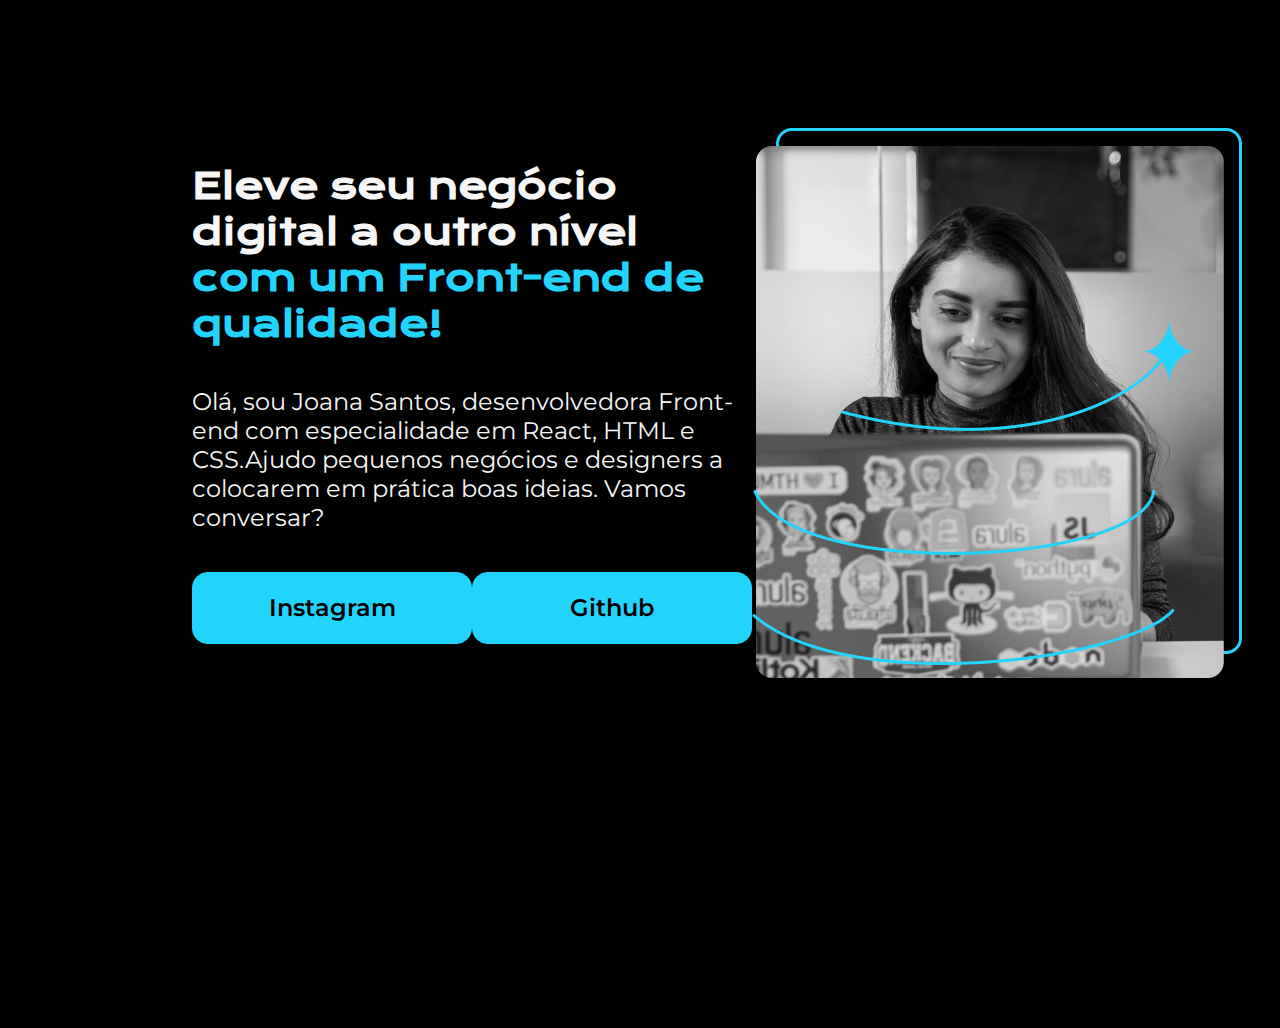
==== index.html @ 4dfb5698 "Minha primeira página web" ====
<!DOCTYPE html>
<html lang="pt-br">
<head>
    <meta charset="UTF-8">
    <meta http-equiv="X -UA-Compatible" content="IE -edge">
    <meta name="viewport" content="width=device-width, initial-scale=1.0">
    
    <title>Projeto inicial</title>

    <link rel="stylesheet" href="style.css">
    <!-- linkando a relação de stylecheet (folha de estilo) com referência (href) ao arquivo CSS-->
     <!-- ou seja, interligando o arquivo HTML e o CSS-->
</head>
<body>
        <header></header> 
        <main class="apresentacao">
    
        <section class="apresentacao__conteudo">
            <h1 class="apresentacao__conteudo__titulo">Eleve seu negócio digital a outro nível
                <strong class="titulo-destaque">com um Front-end de qualidade!</strong></h1>
                <!--destaca o texto de forma mais forte-- <span> -->
                
                <p class="apresentacao__conteudo__texto">Olá, sou Joana Santos, desenvolvedora Front-end com especialidade em React, 
                HTML e CSS.Ajudo pequenos negócios e designers a colocarem em prática boas ideias. 
                Vamos conversar?</p>
         <div class="apresentacao__links">
            <a class="apresentacao__links__botoes" href="https://www.instagram.com/">Instagram</a>
            <a class="apresentacao__links__botoes" href="https://www.github.com/">Github</a>
        <!--tag âncora (hiperlink para ser direcionado a outro lugar - href)-->
       </div>
       <!-- divisão de argumentos - algo visual-->

    </section>
       
    <img src="Imagem Projeto.png" alt="Aluna Alura mexendo no computador">
    </main>
            <footer></footer>
   
</body>
</html>
---- style.css ----
@import url('https://fonts.googleapis.com/css2?family=Krona+One&family=Montserrat:ital,wght@0,100..900;1,100..900&display=swap" rel="stylesheet"');

   * {
    margin: 0;
    padding: 0;
} 

/* alterações do box model (padrão da página) , resetar o css */

body {
    
    height: 100vh;
    /* altura da tela = viewport*/
    box-sizing: border-box;
    /*garante o posicionamento dos elementos das tag filho dentro das teg pai  -
    propriedade box sizing*/
    background-color:black;
    /* cor de fundo */
    color: #F6F6F6;
    /*cor do texto com hexargb hexadecimal*/
}

.titulo-destaque {
/*classe do html no css*/

    color:#22D4FD; 
}
.apresentacao {
    margin: 10% 15%;
    display: flex;
    align-items: center;
    justify-content:space-between;

}

.apresentacao__conteudo {
    width:615px;
    display:flex;
    flex-direction: column;
    gap: 40px;
}
    

.apresentacao__conteudo__titulo {
    font-size:36px; 
    font-family: 'Krona one',sans-serif;

}
   
.apresentacao__conteudo__texto {
    font-size:24px; 
    font-family: 'Montserrat', sans-serif;
}
.apresentacao__links{
    display: flex;
    justify-content:space-between;
}
.apresentacao__links__botoes {
    background-color: #22D4FD;
    width: 280px;
    text-align: center;
    border-radius: 16px;
    font-size: 24px;
    font-weight: 600;
    padding: 21.5px 0;
    text-decoration: none;
    color: #000000;
    font-family: 'Montserrat', sans-serif; }
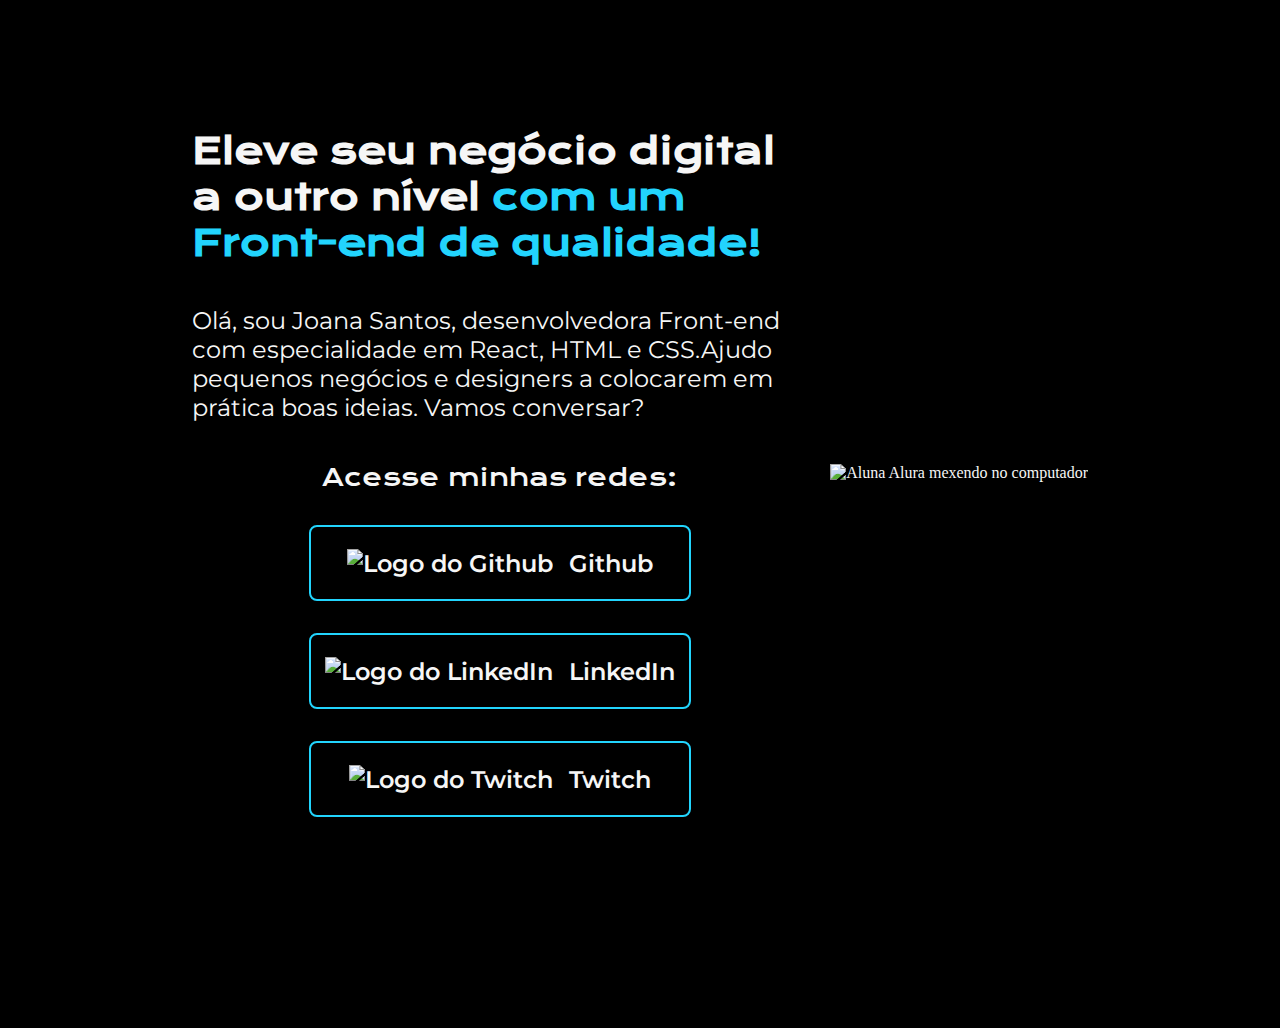
==== commit 5e6585b2: "alterações da tag âncora e estilização" ====
--- a/index.html
+++ b/index.html
@@ -23,16 +23,30 @@
                 <p class="apresentacao__conteudo__texto">Olá, sou Joana Santos, desenvolvedora Front-end com especialidade em React, 
                 HTML e CSS.Ajudo pequenos negócios e designers a colocarem em prática boas ideias. 
                 Vamos conversar?</p>
-         <div class="apresentacao__links">
-            <a class="apresentacao__links__botoes" href="https://www.instagram.com/">Instagram</a>
-            <a class="apresentacao__links__botoes" href="https://www.github.com/">Github</a>
-        <!--tag âncora (hiperlink para ser direcionado a outro lugar - href)-->
-       </div>
+                <div class="apresentacao__links">
+                    <h2 class="apresentacao__links__subtitulo">Acesse minhas redes:</h2>
+                    
+                    <a class="apresentacao__links__botoes" href="https://www.github.com/">
+                        <img src="./assets/Logo Github.png" alt="Logo do Github">
+                        Github
+                    </a>
+                
+                    <a class="apresentacao__links__botoes" href="https://www.linkedin.com">
+                        <img src="./assets/Logo linkedin.png" alt="Logo do LinkedIn">
+                        LinkedIn
+                    </a>
+                
+                    <a class="apresentacao__links__botoes" href="#">
+                        <img src="./assets/Logo Twitch.png" alt="Logo do Twitch">
+                        Twitch
+                    </a>
+                </div>
+                
+            <!--tag âncora (hiperlink para ser direcionado a outro lugar - href)-->
+        </div>
        <!-- divisão de argumentos - algo visual-->
-
     </section>
-       
-    <img src="Imagem Projeto.png" alt="Aluna Alura mexendo no computador">
+        <img src="./assets/Imagem Projeto.png" alt="Aluna Alura mexendo no computador">
     </main>
             <footer></footer>
    
--- a/style.css
+++ b/style.css
@@ -53,19 +53,37 @@
 }
 .apresentacao__links{
     display: flex;
+    flex-direction: column;
     justify-content:space-between;
+    align-items: center;
+    gap: 32px;
+}
+
+.apresentacao__links__subtitulo {
+     font-family: 'Krona One', sans-serif;
+     font-weight: 400;
+     font-size: 24px;
 }
 .apresentacao__links__botoes {
-    background-color: #22D4FD;
-    width: 280px;
+    display: flex;
+    justify-content: center;
+    gap: 16px;
+    border: 2px solid #22D4FD;
+    width: 378px;
     text-align: center;
-    border-radius: 16px;
+    border-radius: 8px;
     font-size: 24px;
     font-weight: 600;
     padding: 21.5px 0;
     text-decoration: none;
-    color: #000000;
-    font-family: 'Montserrat', sans-serif; }
+    color: #f6f6f6;
+    font-family: 'Montserrat', sans-serif;
+}
+.apresentacao__links__botoes:hover {
+background-color: #272727;
+
+
+}
 
 
 
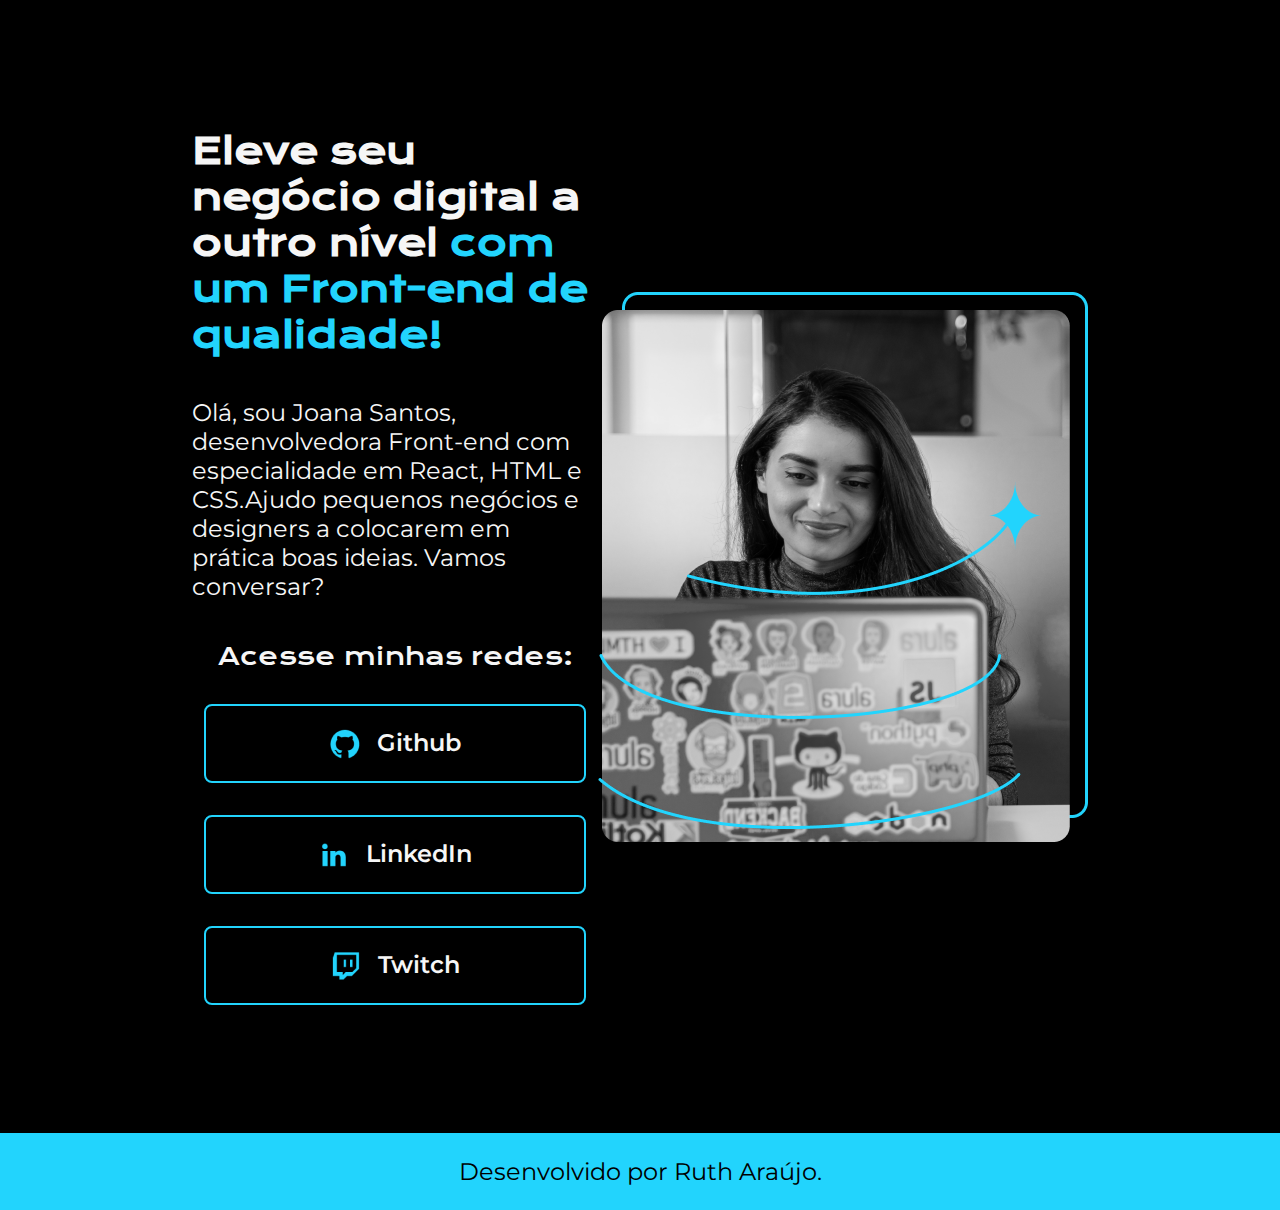
==== commit be48202d: "Inclusão do rodapé e estilização" ====
--- a/index.html
+++ b/index.html
@@ -48,7 +48,9 @@
     </section>
         <img src="./assets/Imagem Projeto.png" alt="Aluna Alura mexendo no computador">
     </main>
-            <footer></footer>
+            <footer class="rodape">
+                <p>Desenvolvido por Ruth Araújo.</p>
+            </footer>
    
 </body>
 </html>--- a/style.css
+++ b/style.css
@@ -9,7 +9,7 @@
 
 body {
     
-    height: 100vh;
+    /* height: 100vh; */
     /* altura da tela = viewport*/
     box-sizing: border-box;
     /*garante o posicionamento dos elementos das tag filho dentro das teg pai  -
@@ -84,6 +84,15 @@
 
 
 }
+.rodape{
+    padding: 24px;
+    color: #000000;
+    background-color: #22D4FD;
+    text-align: center;
+    font-family: 'Montserrat', sans-serif;
+    font-size: 24px;
+    font-weight: 400;
+}
 
 
 
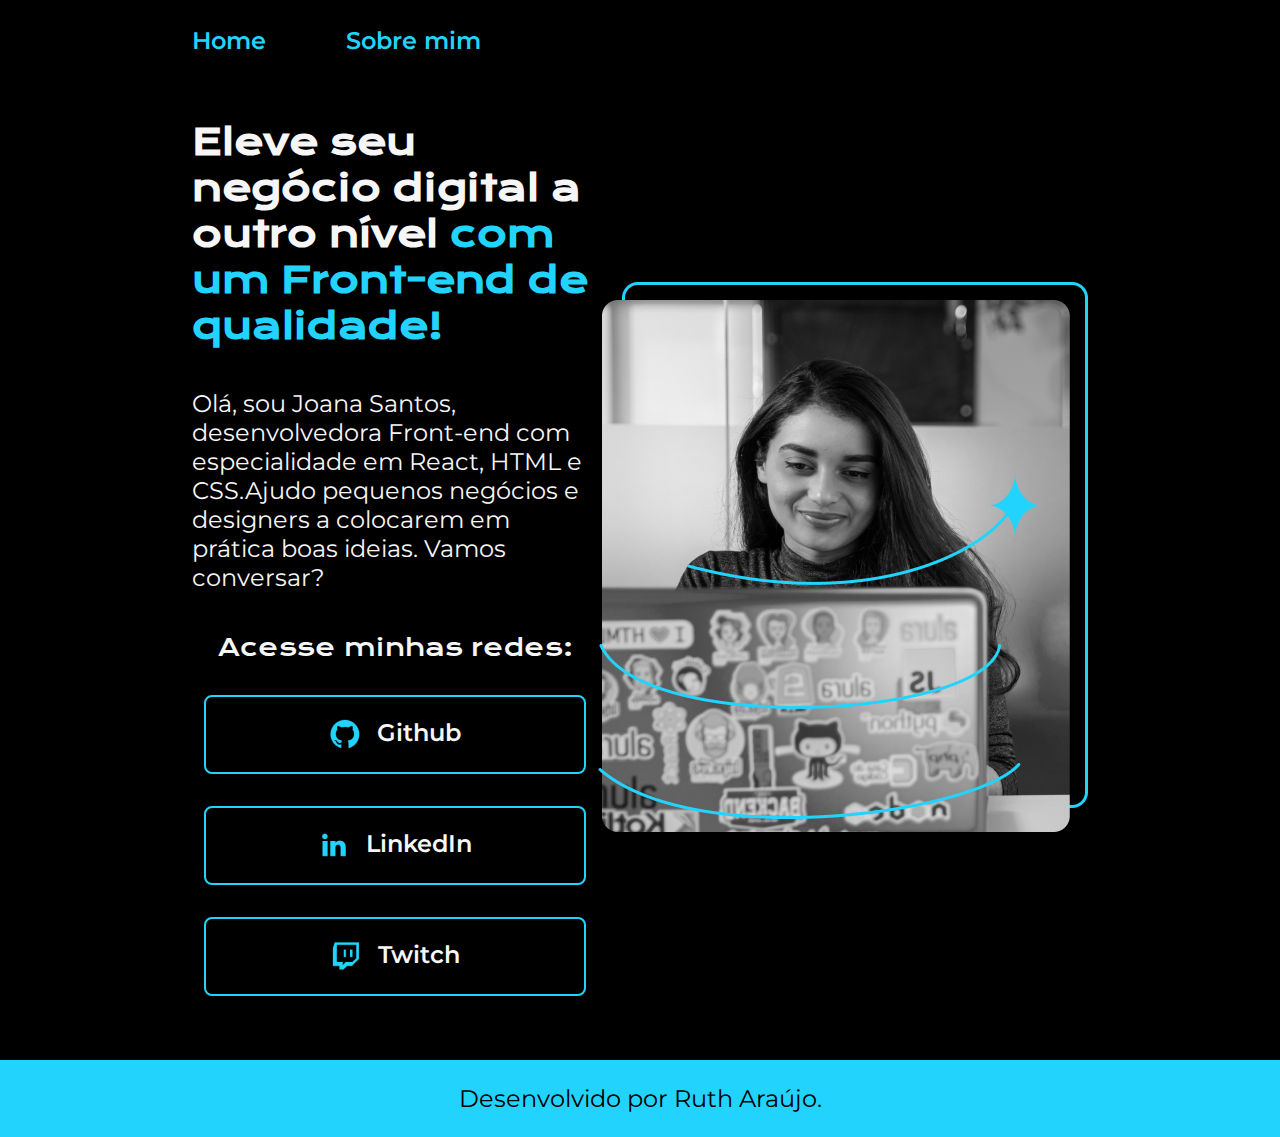
==== commit 748f1206: "criação do cabeçalho e estilização" ====
--- a/index.html
+++ b/index.html
@@ -12,7 +12,13 @@
      <!-- ou seja, interligando o arquivo HTML e o CSS-->
 </head>
 <body>
-        <header></header> 
+        <header class="cabeçalho">
+            <nav class="cabeçalho__menu">
+              <a class="cabeçalho_menu_link">Home</a>
+              <a class="cabeçalho_menu_link">Sobre mim</a>
+            </nav>
+            <!-- links para você navegar na página -->
+        </header> 
         <main class="apresentacao">
     
         <section class="apresentacao__conteudo">
--- a/style.css
+++ b/style.css
@@ -9,7 +9,7 @@
 
 body {
     
-    /* height: 100vh; */
+    height: 100vh;
     /* altura da tela = viewport*/
     box-sizing: border-box;
     /*garante o posicionamento dos elementos das tag filho dentro das teg pai  -
@@ -19,14 +19,25 @@
     color: #F6F6F6;
     /*cor do texto com hexargb hexadecimal*/
 }
+.cabeçalho  {
+padding: 2% 0%  0% 15%;
+}
 
-.titulo-destaque {
-/*classe do html no css*/
+.cabeçalho__menu{
+    display: flex;
+    gap: 80px;
+}
 
-    color:#22D4FD; 
+.cabeçalho_menu_link {
+font-family: 'Montserrat' , sans-serif;
+font-size: 24px;
+font-weight: 600;
+color: #22D4FD;
+
 }
+
 .apresentacao {
-    margin: 10% 15%;
+    padding: 5% 15%;
     display: flex;
     align-items: center;
     justify-content:space-between;
@@ -44,8 +55,13 @@
 .apresentacao__conteudo__titulo {
     font-size:36px; 
     font-family: 'Krona one',sans-serif;
+}
 
-}
+.titulo-destaque {
+    /*classe do html no css*/
+    
+        color:#22D4FD; 
+    }
    
 .apresentacao__conteudo__texto {
     font-size:24px; 
@@ -82,7 +98,6 @@
 .apresentacao__links__botoes:hover {
 background-color: #272727;
 
-
 }
 .rodape{
     padding: 24px;
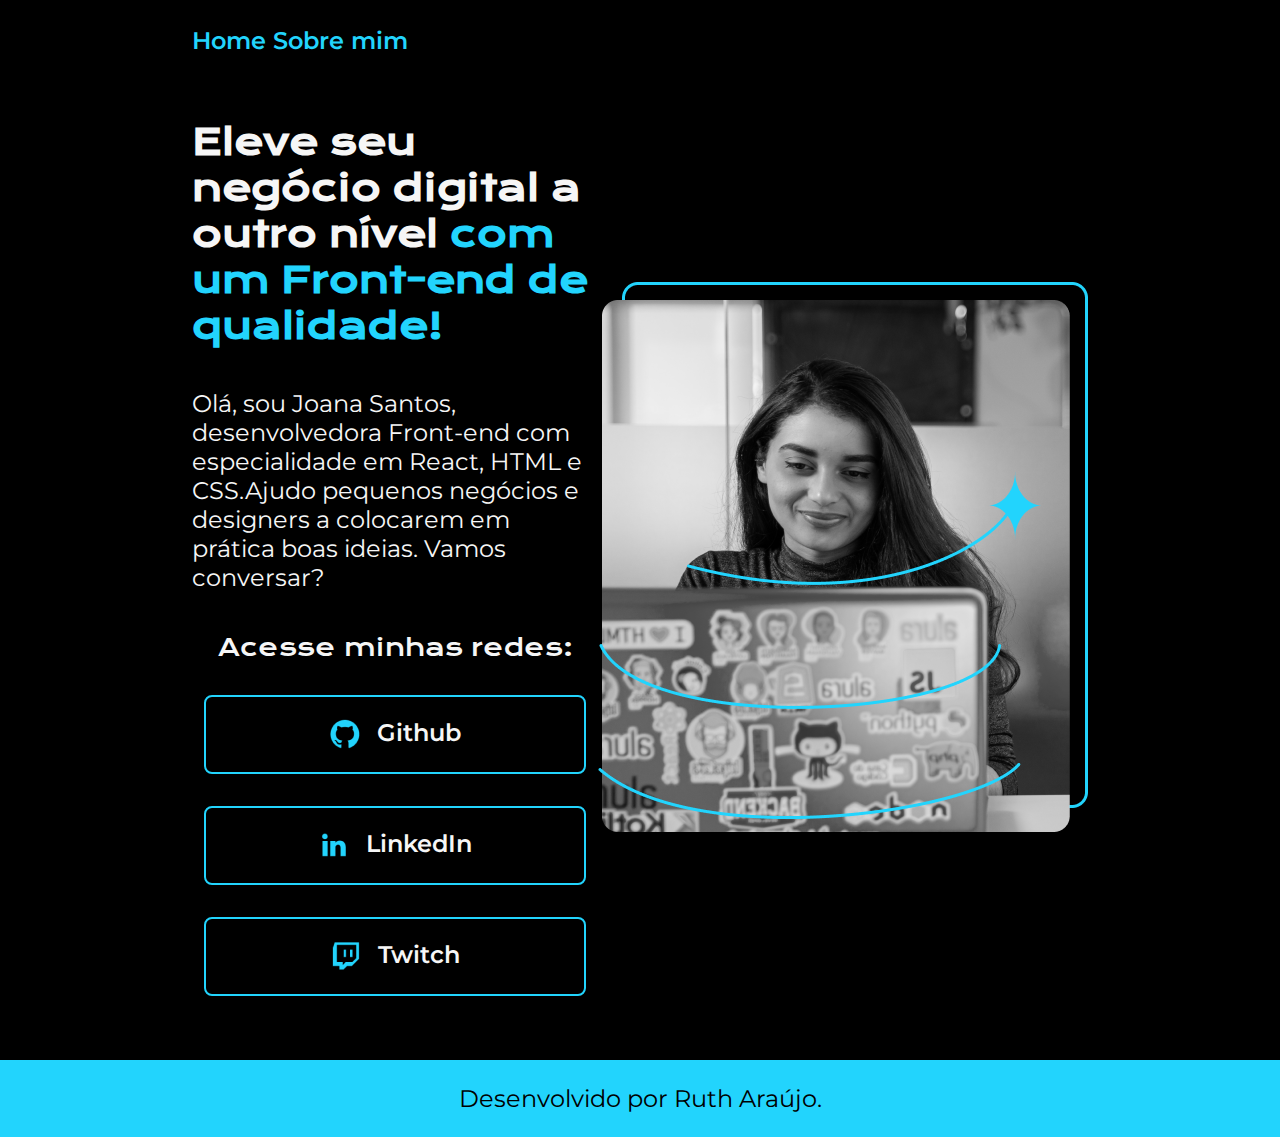
==== commit 5190c0c2: "criação da página sobre mim (About)" ====
--- a/index.html
+++ b/index.html
@@ -7,15 +7,15 @@
     
     <title>Projeto inicial</title>
 
-    <link rel="stylesheet" href="style.css">
+    <link rel="stylesheet" href="./styles/style.css">
     <!-- linkando a relação de stylecheet (folha de estilo) com referência (href) ao arquivo CSS-->
      <!-- ou seja, interligando o arquivo HTML e o CSS-->
 </head>
 <body>
         <header class="cabeçalho">
             <nav class="cabeçalho__menu">
-              <a class="cabeçalho_menu_link">Home</a>
-              <a class="cabeçalho_menu_link">Sobre mim</a>
+              <a class="cabeçalho_menu_link" href="index.html">Home</a>
+              <a class="cabeçalho_menu_link" href="about.html">Sobre mim</a>
             </nav>
             <!-- links para você navegar na página -->
         </header> 
--- a/styles/style.css
+++ b/styles/style.css
@@ -0,0 +1,119 @@
+@import url('https://fonts.googleapis.com/css2?family=Krona+One&family=Montserrat:ital,wght@0,100..900;1,100..900&display=swap" rel="stylesheet"');
+
+:root {
+    --cor-primaria: #000000;
+    --cor-secundaria: #F6F6F6;
+    --cor-terciaria: #22D4FD;
+    --cor-hover: #272727;
+    --fonte-primaria: 'Krona One', sans-serif;
+    --fonte-secundaria: 'Montserrat', sans-serif; }
+    /* adicionando elemento raiz do HTML com root e definindo as cores em variáveis CSS */
+
+    * {
+    margin: 0;
+    padding: 0;
+} 
+/* alterações do box model (padrão da página) , resetar o css */
+
+body {
+box-sizing: border-box;
+background-color: var(--cor-primaria);
+color: var(--cor-secundaria);
+}
+
+.cabeçalho  {
+padding: 2% 0%  0% 15%;
+}
+
+.cabeçalho__menu{
+    font-family: var(--fonte-secundaria);
+    font-size: 24px;
+    font-weight: 600;
+    color: var(--cor-terciaria);
+    text-decoration: none;
+}
+
+.cabeçalho_menu_link {
+font-family: 'Montserrat', sans-serif;
+font-size: 24px;
+font-weight: 600;
+color: #22D4FD;
+text-decoration: none;
+
+}
+
+.apresentacao {
+    padding: 5% 15%;
+    display: flex;
+    align-items: center;
+    justify-content:space-between;
+
+}
+
+.apresentacao__conteudo {
+    width:615px;
+    display:flex;
+    flex-direction: column;
+    gap: 40px;
+}
+    
+
+.apresentacao__conteudo__titulo {
+    font-size: 36px;
+    font-family: var(--fonte-primaria);
+}
+
+.titulo-destaque {
+    /*classe do html no css*/
+    color:var(--cor-terciaria); 
+    }
+   
+.apresentacao__conteudo__texto {
+    font-size: 24px;
+    font-family: var(--fonte-secundaria);
+}
+.apresentacao__links{
+    display: flex;
+    flex-direction: column;
+    justify-content:space-between;
+    align-items: center;
+    gap: 32px;
+}
+
+.apresentacao__links__subtitulo {
+    font-family: var(--fonte-primaria);
+    font-weight: 400;
+    font-size: 24px;
+}
+.apresentacao__links__botoes {
+    display: flex;
+    justify-content: center;
+    gap: 16px;
+    border: 2px solid var(--cor-terciaria);
+    width: 378px;
+    text-align: center;
+    border-radius: 8px;
+    font-size: 24px;
+    font-weight: 600;
+    padding: 21.5px 0;
+    text-decoration: none;
+    color: var(--cor-secundaria);
+    font-family: var(--fonte-secundaria);
+}
+.apresentacao__links__botoes:hover {
+background-color: var(--cor-hover);
+
+}
+.rodape{
+    color: var(--cor-primaria);
+    background-color: var(--cor-terciaria);
+    padding: 24px;
+    text-align: center;
+    font-family: var(--fonte-secundaria);
+    font-size: 24px;
+    font-weight: 400;
+}
+
+
+
+
